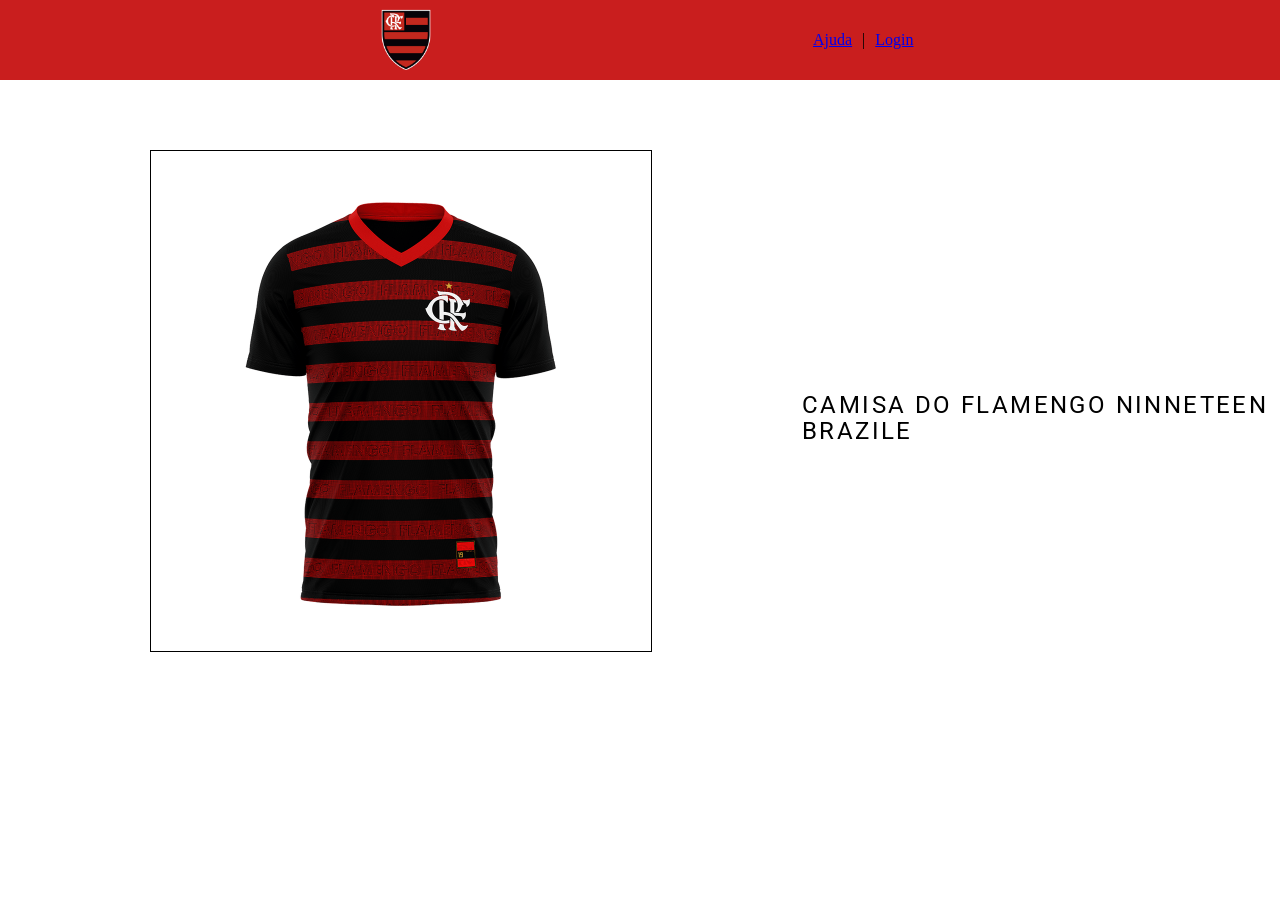
==== compra.html @ 2bc11028 "Atualização do Trab" ====
<!DOCTYPE html>
<html lang="en">
  <head>
    <meta charset="UTF-8" />
    <meta name="viewport" content="width=device-width, initial-scale=1.0" />
    <title>Document</title>
    <link rel="stylesheet" href="./styles/compra.css" />
  </head>
  <body>
    <header class="header">
      <div class="cabeça">
        <div class="logo">
          <a target="_self" href="./index.html">
            <img class="fla" src="./assets/fla-logo.png" />
          </a>
        </div>
        <div class="registro">
          <a target="_blank" href="./help.html"> Ajuda </a>
          <p>|</p>
          <a target="_self" href="./login.html"> Login </a>
        </div>
      </div>
    </header>

    <footer>
        <div class="venda">
            <div>
            <img class="blusa" src="./assets/blusa.png" alt="">
            </div>
            <div class="descricao">
                Camisa do Flamengo Ninneteen Brazile
            </div>
        </div>
    </footer>
  </body>
</html>
---- styles/compra.css ----
@import url('https://fonts.googleapis.com/css2?family=Roboto:wght@300;400&display=swap');

* {
    padding: 0;
    margin: 0;
}

header {
    width: 100vw;
    height: 10vh;
    position: fixed;
    top: 0;
}

.cabeça {
    display: flex;
    flex-wrap: nowrap;
    justify-content: space-evenly;    
    align-items: center;
    background-color: rgb(201, 30, 30);
}

body {
    height: 200px;
}

.logo {
    display: flex;
    height: 80px;
    width: 80px;
}

.fla {
    width: 80px;
    height: 80px;
    object-fit: contain;
}

.registro {
    display: flex;
    justify-content: space-around;
}

.venda {
    display: flex;
    align-items: center;
}

.blusa {
    margin: 150px;
    padding: 0;
    border: 1px solid;
    height: 500px;
    width: 500px;
}

.descricao {
    font-family: 'Roboto', sans-serif;
    font-size: 24px;
    line-height: 26px;
    text-transform: uppercase;
    letter-spacing: 0.1em;
    margin-top: 30px;
}

p {
    margin: 0px 10px;
}
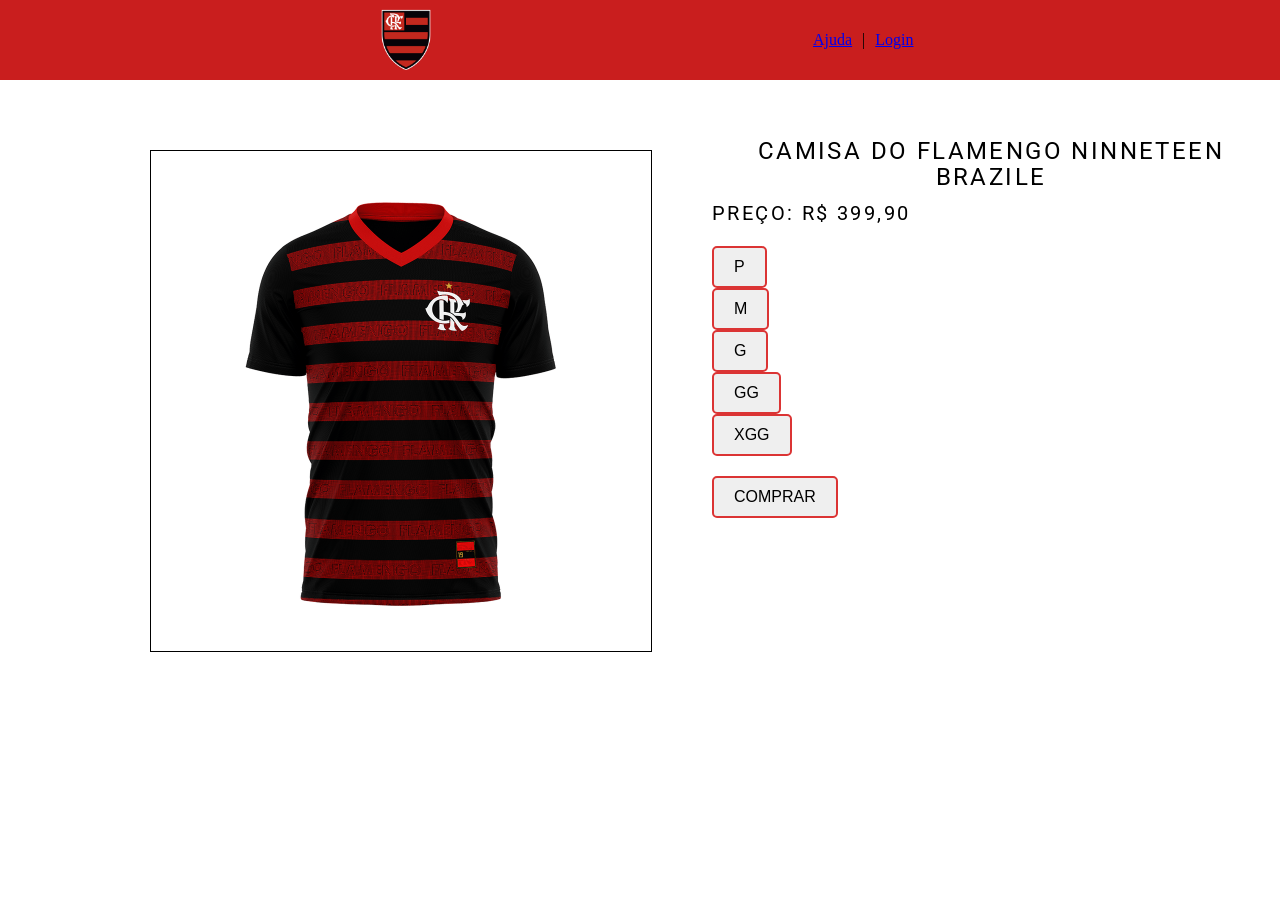
==== commit b1c4b233: "Atualização nas Compras" ====
--- a/compra.html
+++ b/compra.html
@@ -5,6 +5,7 @@
     <meta name="viewport" content="width=device-width, initial-scale=1.0" />
     <title>Document</title>
     <link rel="stylesheet" href="./styles/compra.css" />
+
   </head>
   <body>
     <header class="header">
@@ -23,14 +24,38 @@
     </header>
 
     <footer>
-        <div class="venda">
-            <div>
-            <img class="blusa" src="./assets/blusa.png" alt="">
-            </div>
-            <div class="descricao">
-                Camisa do Flamengo Ninneteen Brazile
-            </div>
+      <div class="venda">
+        <div>
+          <img class="blusa" src="./assets/blusa.png" alt="" />
         </div>
+        <div class="descricao">
+          Camisa do Flamengo Ninneteen Brazile
+
+          <p class="preco">Preço: R$ 399,90</p>
+
+          <!-- Botões para tamanhos de camisa -->
+          <div class="size-buttons">
+            <button class="size-button" onclick="selectSize('P')">P</button>
+            <button class="size-button" onclick="selectSize('M')">M</button>
+            <button class="size-button" onclick="selectSize('G')">G</button>
+            <button class="size-button" onclick="selectSize('GG')">GG</button>
+            <button class="size-button" onclick="selectSize('XGG')">XGG</button>
+          </div>
+
+          <!-- Botão de comprar -->
+          <div class="size-buttons">
+            <button class="size-button" onclick="selectSize('COMPRAR')">COMPRAR</button>
+          </div>
+        </div>
+      </div>
     </footer>
+
+    <script>
+      // Adapte esta função conforme necessário para lidar com o tamanho selecionado
+      function selectSize(size) {
+        alert('Você selecionou o tamanho: ' + size);
+        // Adicione aqui a lógica para lidar com o tamanho selecionado
+      }
+    </script>
   </body>
-</html>+</html>
--- a/styles/compra.css
+++ b/styles/compra.css
@@ -60,9 +60,41 @@
     line-height: 26px;
     text-transform: uppercase;
     letter-spacing: 0.1em;
-    margin-top: 30px;
+    margin-top: -150px;
+    margin-left: -100px;
 }
 
 p {
     margin: 0px 10px;
-}+}
+
+.size-buttons {
+    text-align: center;
+    margin-top: 20px; 
+  }
+  
+  .size-button {
+    display: flex;
+    padding: 10px 20px;
+    margin: 0 10px;
+    font-size: 16px;
+    cursor: pointer;
+    border: 2px solid rgb(219, 52, 52);
+    border-radius: 5px;
+    transition: background-color 0.3s, color 0.3s;
+  }
+  
+  .size-button:hover {
+    background-color: rgb(141, 0, 0);
+    color: #fff;
+  }
+
+  .preco {
+    text-align: left;
+    font-size: 20px;
+    margin-top: 10px;
+  }
+
+  .descricao {
+    text-align: center;
+  }
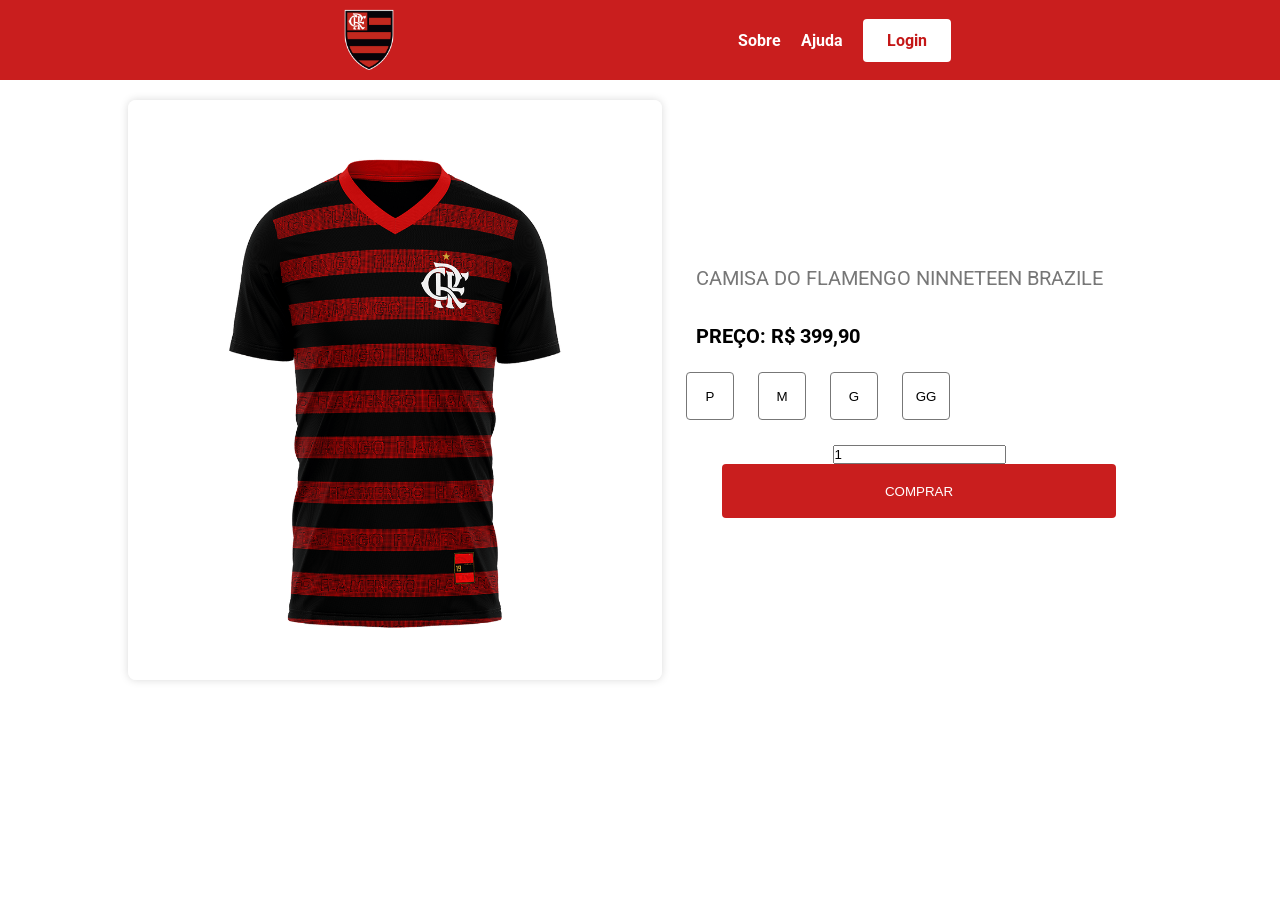
==== commit b74d4086: "atualização visual" ====
--- a/compra.html
+++ b/compra.html
@@ -16,20 +16,25 @@
           </a>
         </div>
         <div class="registro">
-          <a target="_blank" href="./help.html"> Ajuda </a>
-          <p>|</p>
-          <a target="_self" href="./login.html"> Login </a>
+          <a class= "sobre" target="_self" href="./sobre.html"> Sobre </a>
+          <p></p>
+          <a class="ajuda" target="_blank" href="./help.html"> Ajuda </a>
+          <p></p>
+          <a class= "login" target="_self" href="./login.html"> Login </a>
         </div>
       </div>
     </header>
 
-    <footer>
+    <main>
       <div class="venda">
-        <div>
+        <div class="blusa-container">
           <img class="blusa" src="./assets/blusa.png" alt="" />
         </div>
+
         <div class="descricao">
-          Camisa do Flamengo Ninneteen Brazile
+          <p class="title">
+            Camisa do Flamengo Ninneteen Brazile
+          </p>
 
           <p class="preco">Preço: R$ 399,90</p>
 
@@ -39,16 +44,18 @@
             <button class="size-button" onclick="selectSize('M')">M</button>
             <button class="size-button" onclick="selectSize('G')">G</button>
             <button class="size-button" onclick="selectSize('GG')">GG</button>
-            <button class="size-button" onclick="selectSize('XGG')">XGG</button>
           </div>
 
           <!-- Botão de comprar -->
-          <div class="size-buttons">
-            <button class="size-button" onclick="selectSize('COMPRAR')">COMPRAR</button>
+          <div class="buy-container">
+            <img src="" alt="" class="minus">
+            <input type="text" readonly value="1">
+            <img src="" alt="" class="plus">
+            <button class="buy-button" onclick="selectSize('COMPRAR')">COMPRAR</button>
           </div>
         </div>
       </div>
-    </footer>
+    </main>
 
     <script>
       // Adapte esta função conforme necessário para lidar com o tamanho selecionado
--- a/styles/compra.css
+++ b/styles/compra.css
@@ -1,4 +1,4 @@
-@import url('https://fonts.googleapis.com/css2?family=Roboto:wght@300;400&display=swap');
+@import url('https://fonts.googleapis.com/css2?family=Roboto:wght@100;400&display=swap');
 
 * {
     padding: 0;
@@ -20,6 +20,37 @@
     background-color: rgb(201, 30, 30);
 }
 
+.ajuda {
+    display: flex;
+      font-weight: bold;
+      font-family:'Roboto', sans-serif;
+      text-decoration: none;
+      color: #ffffff;
+  }
+  
+  .sobre {
+    display: flex;
+      font-weight: bold;
+      font-family:'Roboto', sans-serif;
+      text-decoration: none;
+      color: #ffffff;
+  }
+  
+  .login {
+    display: flex;
+      font-weight: bold;
+      font-family:'Roboto', sans-serif;   
+      text-decoration: none;
+      color: #c41717;
+      background-color: rgb(255, 255, 255);
+      padding: 12px 24px;
+      border-radius: 4px;
+  }
+
+  p {
+    margin: 0px 10px;
+}
+
 body {
     height: 200px;
 }
@@ -39,49 +70,60 @@
 .registro {
     display: flex;
     justify-content: space-around;
+    align-items: center;
 }
 
 .venda {
     display: flex;
     align-items: center;
+    width: 80%;
+    margin: 100px auto;
+    gap: 24px;
 }
 
 .blusa {
-    margin: 150px;
-    padding: 0;
-    border: 1px solid;
-    height: 500px;
-    width: 500px;
+    height: 580px;
+    width: 534px;
+    border-radius: 8px;
+    box-shadow: 0px 0px 8px 0px rgba(0,0,0,0.15);
 }
 
 .descricao {
     font-family: 'Roboto', sans-serif;
-    font-size: 24px;
-    line-height: 26px;
     text-transform: uppercase;
-    letter-spacing: 0.1em;
-    margin-top: -150px;
-    margin-left: -100px;
+    display: flex;
+    flex-direction: column;
+    gap: 24px;
 }
 
-p {
-    margin: 0px 10px;
+.title {
+    color: #777;
+    font-size: 20px;
+    text-align: left;
 }
 
 .size-buttons {
-    text-align: center;
-    margin-top: 20px; 
+    display: flex;
+    gap: 24px;
   }
   
   .size-button {
-    display: flex;
-    padding: 10px 20px;
-    margin: 0 10px;
-    font-size: 16px;
-    cursor: pointer;
-    border: 2px solid rgb(219, 52, 52);
-    border-radius: 5px;
-    transition: background-color 0.3s, color 0.3s;
+    width: 48px;
+    height: 48px;
+    padding: 10px;
+    border-radius: 4px;
+    background-color: #fff;
+    border: 1px solid #777;
+  }
+
+  .buy-button {
+    background-color: #C91E1E;
+    border-radius: 4px;
+    width: 394px;
+    height: 54px;
+    text-align: center;
+    color: #fff;
+    border: none;
   }
   
   .size-button:hover {
@@ -93,6 +135,7 @@
     text-align: left;
     font-size: 20px;
     margin-top: 10px;
+    font-weight: bold;
   }
 
   .descricao {
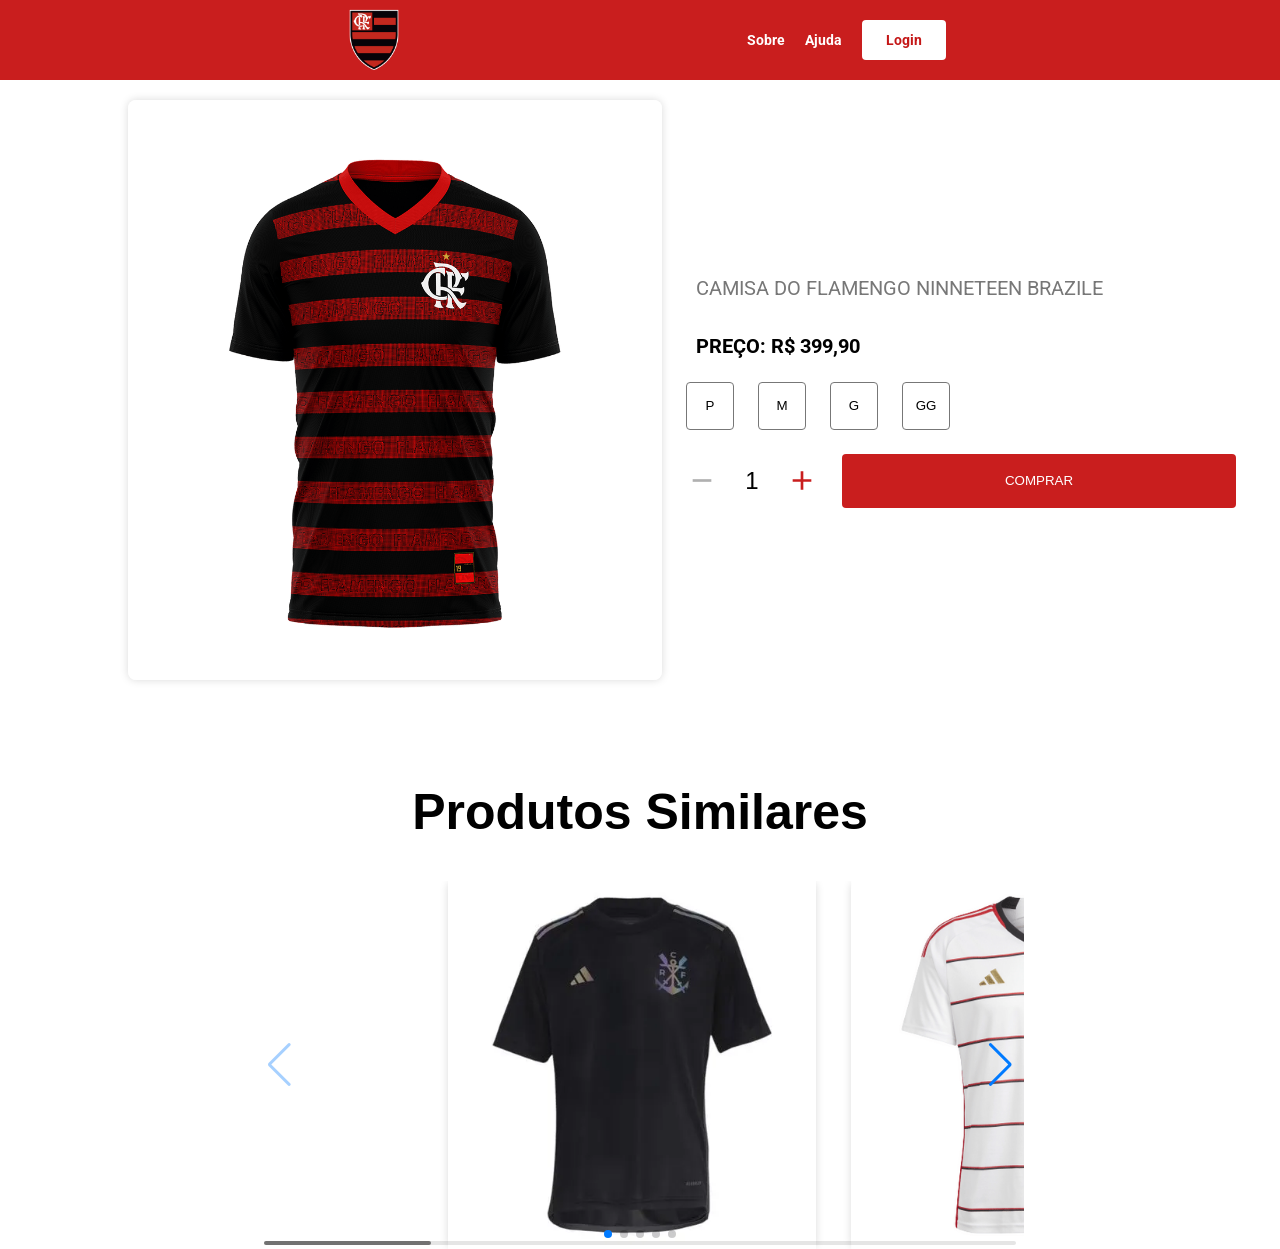
==== commit 14d8fd3d: "Atualização do Login" ====
--- a/compra.html
+++ b/compra.html
@@ -3,6 +3,9 @@
   <head>
     <meta charset="UTF-8" />
     <meta name="viewport" content="width=device-width, initial-scale=1.0" />
+    <link rel="stylesheet" href="./styles/style.css" />
+    <link rel="stylesheet" href="https://cdn.jsdelivr.net/npm/swiper@11/swiper-bundle.min.css"
+    />
     <title>Document</title>
     <link rel="stylesheet" href="./styles/compra.css" />
 
@@ -48,9 +51,9 @@
 
           <!-- Botão de comprar -->
           <div class="buy-container">
-            <img src="" alt="" class="minus">
+            <img src="./assets/remove.svg" alt="" class="minus">
             <input type="text" readonly value="1">
-            <img src="" alt="" class="plus">
+            <img src="./assets/add.svg" class="plus">
             <button class="buy-button" onclick="selectSize('COMPRAR')">COMPRAR</button>
           </div>
         </div>
@@ -64,5 +67,95 @@
         // Adicione aqui a lógica para lidar com o tamanho selecionado
       }
     </script>
+
+    
+<div>
+  <div class="h2">
+      <h2>Produtos Similares</h2>
+  </div>
+<div class="swiper mySwiper">
+<div class="swiper-wrapper">
+  <div class="swiper-slide">
+    <div class="card">
+      <img src="./assets/Blusapreta.jpg" />
+    </div>
+  </div>
+  <div class="swiper-slide">
+    <div class="card">
+      <img src="./assets/blusalistrada.png" />
+    </div>
+  </div>
+  <div class="swiper-slide">
+    <div class="card">
+      <img src="./assets/blusapadrao.png" />
+    </div>
+  </div>
+  <div class="swiper-slide">
+    <div class="card">
+      <img src="./assets/short.jpg" />
+    </div>
+  </div>
+  <div class="swiper-slide">
+    <div class="card">
+      <img src="/assets/jaqueta.jpg" />
+    </div>
+  </div>
+  <div class="swiper-slide">
+    <div class="card">
+      <img src="./assets/meia.jpg" />
+    </div>
+  </div>
+  <div class="swiper-slide">
+    <div class="card">
+      <img src="./assets/blusabranca.jpg" />
+    </div>
+  </div>
+  <div class="swiper-slide">
+    <div class="card">
+      <img src="./assets/jaquetafeminia.jpg" />
+    </div>
+  </div>
+  <div class="swiper-slide">
+    <div class="card">
+      <img src="./assets/vestido.jpg" />
+    </div>
+  </div>
+</div>
+<div class="swiper-button-next"></div>
+<div class="swiper-button-prev"></div>
+<div class="swiper-scrollbar"></div>
+<div class="swiper-pagination"></div>
+</div>
+</div>
+<script src="https://cdn.jsdelivr.net/npm/swiper@11/swiper-bundle.min.js"></script>
+
+<script>
+var swiper = new Swiper(".mySwiper", {
+  slidesPerView: 1,
+  centeredSlides: false,
+  slidesPerGroupSkip: 1,
+  grabCursor: true,
+  keyboard: {
+    enabled: true,
+  },
+  breakpoints: {
+    769: {
+      slidesPerView: 2,
+      slidesPerGroup: 2,
+    },
+  },
+  scrollbar: {
+    el: ".swiper-scrollbar",
+  },
+  navigation: {
+    nextEl: ".swiper-button-next",
+    prevEl: ".swiper-button-prev",
+  },
+  pagination: {
+    el: ".swiper-pagination",
+    clickable: true,
+  },
+});
+</script>
   </body>
 </html>
--- a/styles/style.css
+++ b/styles/style.css
@@ -0,0 +1,168 @@
+* {
+    padding: 0;
+    margin: 0;
+}
+
+@import url('https://fonts.googleapis.com/css2?family=Roboto:wght@100;700&display=swap');
+
+header {
+    width: 100vw;
+    height: 10vh;
+    position: fixed;
+    top: 0;
+}
+
+.cabeça {
+    display: flex;
+    flex-wrap: nowrap;
+    justify-content: space-evenly;    
+    align-items: center;
+    background-color: rgb(201, 30, 30);
+}
+
+.logo {
+    display: flex;
+    height: 80px;
+    width: 80px;
+}
+
+.footer {
+    flex-wrap: nowrap;
+    justify-content: center;
+}
+
+.card {
+  border-radius: 8px;
+  box-shadow: 0px 0px 8px 0px rgba(0, 0, 0, 0.15);
+  margin-right: 16px;
+}
+
+.card img {
+  width: 346px;
+  height: auto;
+}
+
+.propaganda {
+    width: 100vw;
+    height: 100%;
+    margin-top: 80px ;
+}
+
+.fla {
+    width: 80px;
+    height: 80px;
+    object-fit: contain;
+}
+
+.registro {
+    display: flex;
+    justify-content: space-around;
+    align-items: center;
+}
+
+.ajuda {
+  display: flex;
+    font-weight: bold;
+    font-family:'Roboto', sans-serif;
+    text-decoration: none;
+    color: #ffffff;
+}
+
+.sobre {
+  display: flex;
+    font-weight: bold;
+    font-family:'Roboto', sans-serif;
+    text-decoration: none;
+    color: #ffffff;
+}
+
+.login {
+  display: flex;
+    font-weight: bold;
+    font-family:'Roboto', sans-serif;   
+    text-decoration: none;
+    color: #c41717;
+    background-color: rgb(255, 255, 255);
+    padding: 12px 24px;
+    border-radius: 4px;
+}
+
+p {
+    margin: 0px 10px;
+}
+
+html,
+body {
+  position: relative;
+  height: 100%;
+}
+
+body {
+  background: #ffffff;
+  font-family: Helvetica Neue, Helvetica, Arial, sans-serif;
+  font-size: 14px;
+  color: #000;
+  margin: 0;
+  padding: 0;
+}
+
+h2 {
+    margin-top: 100px;
+    font-size: 50px;
+    font-family: Helvetica Neue, Helvetica, Arial, sans-serif;
+    color: #000000;
+    margin: 0 auto;
+    margin-top: 50px;
+    width: fit-content;
+}
+
+.swiper {
+  width: 60%;
+  height: 100%;
+  margin-top: 40px;
+}
+
+.swiper-slide {
+  display: flex;
+  flex-direction: column;
+  align-items: center;
+  justify-content: center;
+  position: relative;
+}
+
+.swiper-slide img {
+  display: block;
+  width: 100%;
+}
+
+@media only screen and (min-width: 769px) {
+  .swiper-slide:first-child {
+    transition: transform 100ms;
+  }
+
+  .swiper-slide:first-child img {
+    transition: box-shadow 500ms;
+  }
+
+  .swiper-slide.swiper-slide-active:first-child {
+    transform: translateX(50%);
+    z-index: 2;
+  }
+
+  .swiper-slide:nth-child(2) {
+    transition: transform 100ms;
+  }
+
+  .swiper-slide.swiper-slide-next:nth-child(2) {
+    transform: translateX(55%);
+    z-index: 1;
+  }
+
+  .swiper[dir="rtl"] .swiper-slide.swiper-slide-active:first-child {
+    transform: translateX(-50%);
+  }
+
+  .swiper[dir="rtl"] .swiper-slide.swiper-slide-next:nth-child(2) {
+    transform: translateX(-55%);
+  }
+}
--- a/styles/compra.css
+++ b/styles/compra.css
@@ -114,6 +114,19 @@
     border-radius: 4px;
     background-color: #fff;
     border: 1px solid #777;
+  }
+
+  .buy-container {
+    display: flex;
+    align-items: center;
+    gap: 24px;
+  }
+
+  .buy-container input {
+    width: 20px;
+    text-align: center;
+    border: none;
+    font-size: 24px;
   }
 
   .buy-button {
@@ -141,3 +154,89 @@
   .descricao {
     text-align: center;
   }
+  html,
+  body {
+    position: relative;
+    height: 100%;
+  }
+  
+  .card {
+    border-radius: 8px;
+    box-shadow: 0px 0px 8px 0px rgba(0, 0, 0, 0.15);
+    margin-right: 16px;
+  }
+  
+  .card img {
+    width: 346px;
+    height: auto;
+  }
+
+  body {
+    background: #ffffff;
+    font-family: Helvetica Neue, Helvetica, Arial, sans-serif;
+    font-size: 14px;
+    color: #000;
+    margin: 0;
+    padding: 0;
+  }
+  
+  h2 {
+      margin-top: 100px;
+      font-size: 50px;
+      font-family: Helvetica Neue, Helvetica, Arial, sans-serif;
+      color: #000000;
+      margin: 0 auto;
+      margin-top: 50px;
+      width: fit-content;
+  }
+
+.swiper {
+  width: 60%;
+  height: 100%;
+  margin-top: 40px;
+}
+
+.swiper-slide {
+  display: flex;
+  flex-direction: column;
+  align-items: center;
+  justify-content: center;
+  position: relative;
+}
+
+.swiper-slide img {
+  display: block;
+  width: 100%;
+}
+
+  @media only screen and (min-width: 769px) {
+    .swiper-slide:first-child {
+      transition: transform 100ms;
+    }
+  
+    .swiper-slide:first-child img {
+      transition: box-shadow 500ms;
+    }
+  
+    .swiper-slide.swiper-slide-active:first-child {
+      transform: translateX(50%);
+      z-index: 2;
+    }
+  
+    .swiper-slide:nth-child(2) {
+      transition: transform 100ms;
+    }
+  
+    .swiper-slide.swiper-slide-next:nth-child(2) {
+      transform: translateX(55%);
+      z-index: 1;
+    }
+  
+    .swiper[dir="rtl"] .swiper-slide.swiper-slide-active:first-child {
+      transform: translateX(-50%);
+    }
+  
+    .swiper[dir="rtl"] .swiper-slide.swiper-slide-next:nth-child(2) {
+      transform: translateX(-55%);
+    }
+  }
